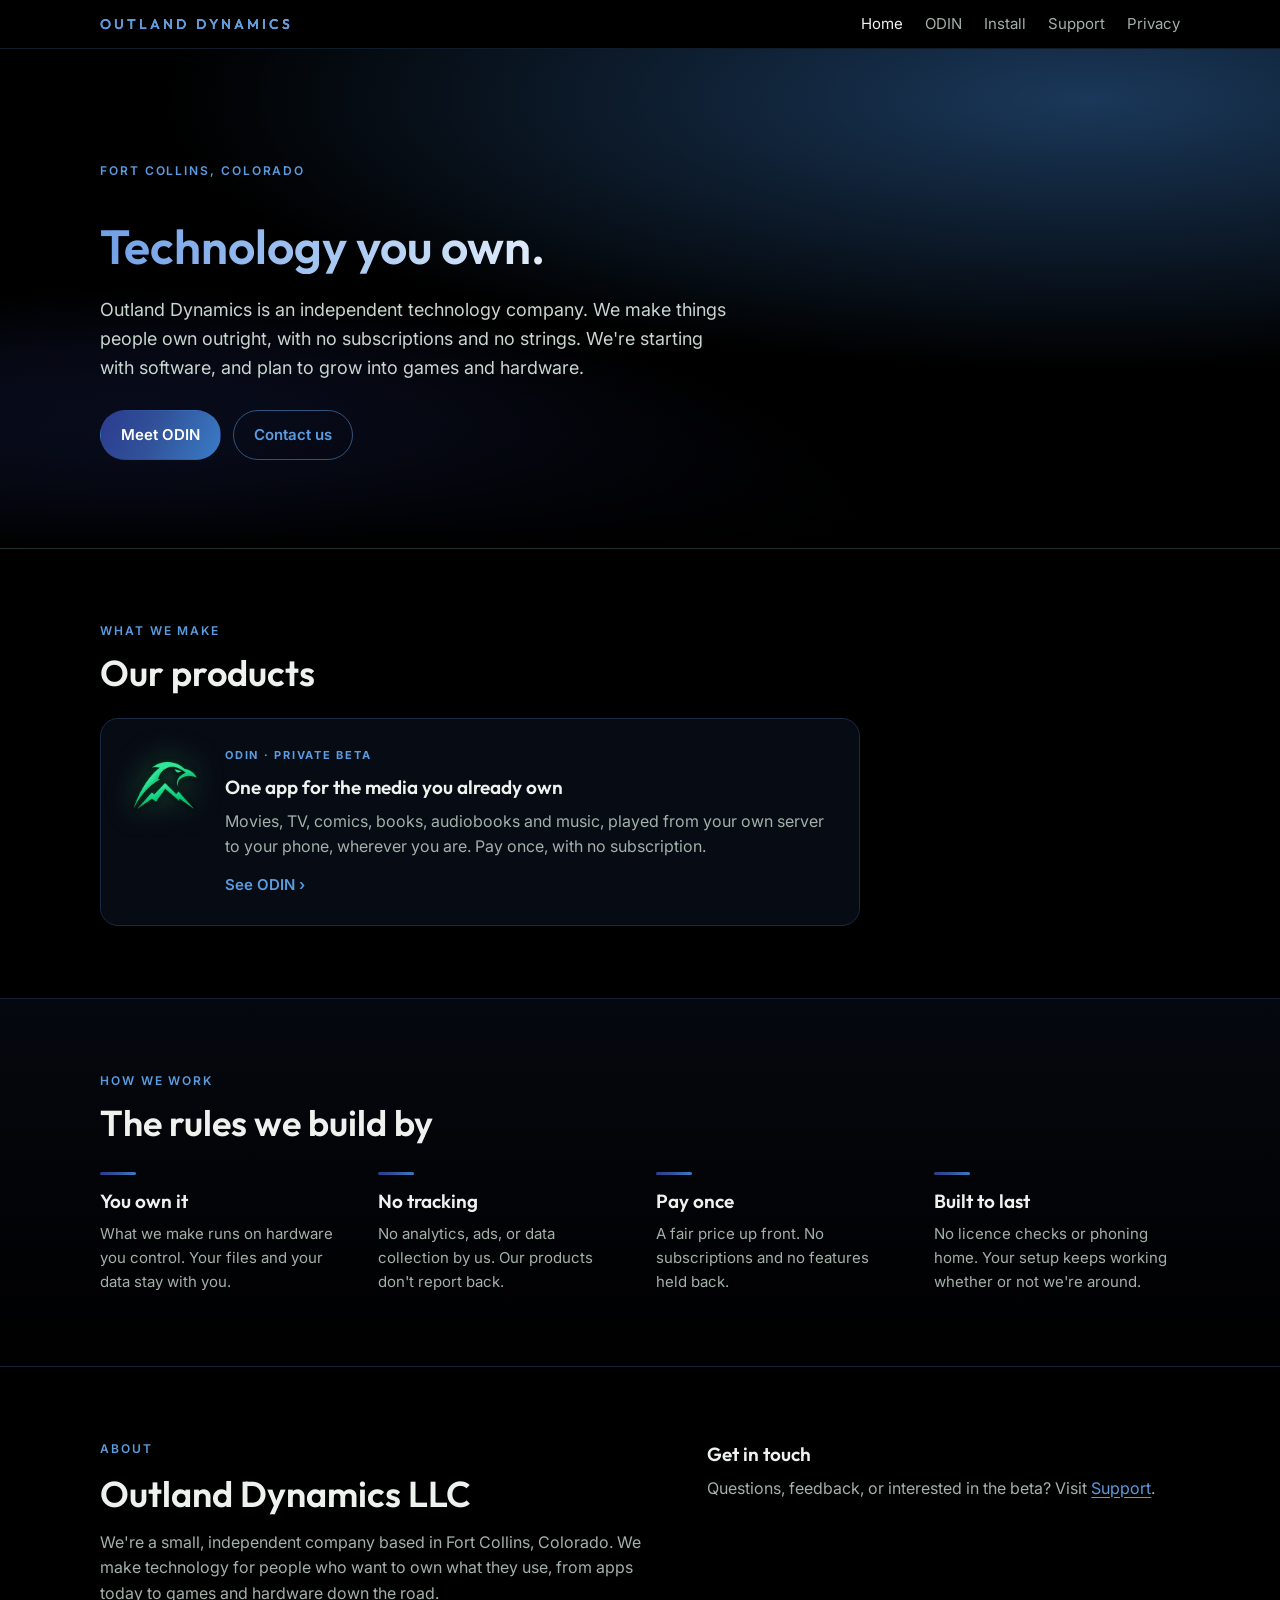
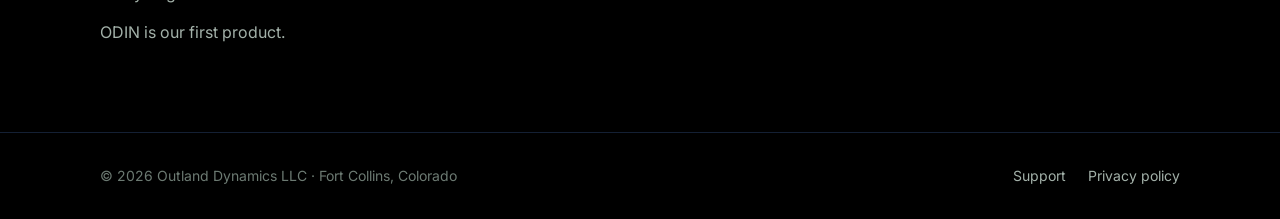
==== index.html @ 13720c76 "Outland Dynamics website: company home, ODIN, install, support, privacy Co-Authored-By: Claude Fable" ====
<!doctype html>
<html lang="en">
<head>
<meta charset="utf-8">
<meta name="viewport" content="width=device-width, initial-scale=1, viewport-fit=cover">
<title>Outland Dynamics</title>
<meta name="description" content="Outland Dynamics is an independent technology company in Fort Collins, Colorado, making things you own outright: software today, with games and hardware to come.">
<link rel="icon" type="image/png" href="assets/favicon.png">
<link rel="preconnect" href="https://fonts.googleapis.com">
<link rel="preconnect" href="https://fonts.gstatic.com" crossorigin>
<link rel="stylesheet" href="https://fonts.googleapis.com/css2?family=Inter:wght@400;500;600;700&family=Outfit:wght@300;500;600&display=swap">
<link rel="stylesheet" href="style.css">
</head>
<body class="theme-co">
<header class="site-header"><div class="wrap">
  <a class="brand" href="index.html">OUTLAND DYNAMICS</a>
  <nav aria-label="Main"><a href="index.html" aria-current="page">Home</a><a href="odin.html">ODIN</a><a href="install.html">Install</a><a href="support.html">Support</a><a href="privacy.html">Privacy</a></nav>
</div></header>
<main>
<section class="hero company-hero" style="padding:0">
  <div class="wrap">
    <p class="eyebrow">Fort Collins, Colorado</p>
    <h1>Technology you own.</h1>
    <p class="lede">Outland Dynamics is an independent technology company. We make things people own outright, with no subscriptions and no strings. We're starting with software, and plan to grow into games and hardware.</p>
    <div class="cta-row">
      <a class="btn btn-primary" href="odin.html">Meet ODIN</a>
      <a class="btn btn-ghost" href="support.html">Contact us</a>
    </div>
  </div>
</section>

<section>
  <div class="wrap">
    <p class="eyebrow">What we make</p>
    <h2>Our products</h2>
    <a class="product-card" href="odin.html">
      <img src="assets/odin-mark.png" alt="" width="72" height="72">
      <div>
        <p class="tag">ODIN · PRIVATE BETA</p>
        <h3>One app for the media you already own</h3>
        <p>Movies, TV, comics, books, audiobooks and music, played from your own server to your phone, wherever you are. Pay once, with no subscription.</p>
        <span class="more">See ODIN ›</span>
      </div>
    </a>
  </div>
</section>

<section class="band">
  <div class="wrap">
    <p class="eyebrow">How we work</p>
    <h2>The rules we build by</h2>
    <div class="promises" style="margin-top:28px">
      <div><h3>You own it</h3><p>What we make runs on hardware you control. Your files and your data stay with you.</p></div>
      <div><h3>No tracking</h3><p>No analytics, ads, or data collection by us. Our products don't report back.</p></div>
      <div><h3>Pay once</h3><p>A fair price up front. No subscriptions and no features held back.</p></div>
      <div><h3>Built to last</h3><p>No licence checks or phoning home. Your setup keeps working whether or not we're around.</p></div>
    </div>
  </div>
</section>

<section>
  <div class="wrap company">
    <div>
      <p class="eyebrow">About</p>
      <h2>Outland Dynamics LLC</h2>
      <p>We're a small, independent company based in Fort Collins, Colorado. We make technology for people who want to own what they use, from apps today to games and hardware down the road.</p>
      <p>ODIN is our first product.</p>
    </div>
    <div>
      <h3>Get in touch</h3>
      <p style="color:var(--muted)">Questions, feedback, or interested in the beta? Visit <a href="support.html">Support</a>.</p>
    </div>
  </div>
</section>

</main>
<footer class="site-footer"><div class="wrap">
  <span>© 2026 Outland Dynamics LLC · Fort Collins, Colorado</span>
  <nav aria-label="Footer"><a href="support.html">Support</a><a href="privacy.html">Privacy policy</a></nav>
</div></footer>
</body>
</html>
---- style.css ----
/* Outland Dynamics site. ODIN's look: near-black, aurora green, category accents. */
:root {
  --bg: #07090a;
  --surface: #0f1312;
  --raised: #151b19;
  --line: #22302a;
  --text: #eef2ef;
  --muted: #a3b1a9;
  --faint: #6c7a72;
  --green: #4be37a;
  --green-deep: #123d24;
  --tv: #4fb3e8;
  --movies: #f0684a;
  --comics: #f2c14e;
  --books: #f28dc0;
  --music: #4fd98a;
  --audio: #b79af5;
  --font-display: "Outfit", "Inter", system-ui, sans-serif;
  --font-body: "Inter", system-ui, -apple-system, "Segoe UI", Roboto, sans-serif;
  --gutter: max(20px, env(safe-area-inset-left, 0px));
  color-scheme: dark;
}
* { box-sizing: border-box; }
html { -webkit-text-size-adjust: 100%; }
body {
  margin: 0; background: var(--bg); color: var(--text);
  font-family: var(--font-body); font-size: 16px; line-height: 1.6;
}
a { color: var(--green); text-underline-offset: 3px; }
a:hover { color: #7cf0a0; }
a:focus-visible, button:focus-visible { outline: 2px solid var(--green); outline-offset: 3px; border-radius: 4px; }
img { max-width: 100%; display: block; }
.wrap { max-width: 1120px; margin: 0 auto; padding-left: var(--gutter); padding-right: max(20px, env(safe-area-inset-right, 0px)); }

/* Header */
.site-header { position: sticky; top: 0; z-index: 10; background: rgba(7,9,10,.82); backdrop-filter: blur(10px); -webkit-backdrop-filter: blur(10px); border-bottom: 1px solid rgba(75,227,122,.12); }
.site-header .wrap { display: flex; align-items: center; justify-content: space-between; gap: 16px; padding-block: 12px; }
.brand { display: flex; align-items: center; gap: 10px; color: var(--text); text-decoration: none; font-family: var(--font-display); font-weight: 600; letter-spacing: .02em; }
.brand img { width: 34px; height: 34px; }
.brand:hover { color: var(--text); }
nav { display: flex; gap: 22px; flex-wrap: wrap; }
nav a { color: var(--muted); text-decoration: none; font-size: 15px; }
nav a:hover, nav a[aria-current="page"] { color: var(--text); }

/* Hero */
.hero { position: relative; overflow: hidden; border-bottom: 1px solid var(--line); }
.hero::before { content: ""; position: absolute; inset: 0; background: url("assets/aurora.jpg") center top / cover no-repeat; opacity: .9; }
.hero::after { content: ""; position: absolute; inset: 0; background: linear-gradient(180deg, rgba(7,9,10,.15) 0%, rgba(7,9,10,.55) 55%, var(--bg) 100%); }
.hero .wrap { position: relative; z-index: 1; padding-block: 96px 72px; display: grid; gap: 22px; justify-items: start; }
.hero-mark { width: 92px; height: 92px; filter: drop-shadow(0 0 24px rgba(75,227,122,.45)); }
.wordmark { font-family: var(--font-display); font-weight: 300; font-size: clamp(40px, 7vw, 72px); letter-spacing: .42em; margin: 0; line-height: 1; padding-left: .42em; margin-left: -.42em; }
.expansion { font-size: 13px; letter-spacing: .18em; text-transform: uppercase; color: #cfe9d7; margin: 0; }
.hero h1 { font-family: var(--font-display); font-weight: 600; font-size: clamp(30px, 4.6vw, 48px); line-height: 1.12; margin: 8px 0 0; max-width: 18ch; text-wrap: balance; }
.hero .lede { font-size: 18px; color: #c9d6cf; max-width: 58ch; margin: 0; }
.cta-row { display: flex; flex-wrap: wrap; gap: 12px; margin-top: 6px; }
.btn { display: inline-flex; align-items: center; gap: 8px; padding: 12px 20px; border-radius: 999px; font-weight: 600; font-size: 15px; text-decoration: none; border: 1px solid transparent; }
.btn-primary { background: var(--green); color: #04110a; }
.btn-primary:hover { background: #6ff097; color: #04110a; }
.btn-ghost { border-color: rgba(75,227,122,.4); color: var(--text); }
.btn-ghost:hover { border-color: var(--green); color: var(--text); }
.status { display: inline-flex; align-items: center; gap: 8px; font-size: 13px; color: var(--muted); }
.status::before { content: ""; width: 8px; height: 8px; border-radius: 50%; background: var(--green); box-shadow: 0 0 10px var(--green); }

/* Sections */
section { padding-block: 72px; }
.eyebrow { font-size: 12px; letter-spacing: .16em; text-transform: uppercase; color: var(--green); margin: 0 0 10px; font-weight: 600; }
h2 { font-family: var(--font-display); font-weight: 600; font-size: clamp(26px, 3.4vw, 36px); line-height: 1.2; margin: 0 0 14px; text-wrap: balance; }
h3 { font-family: var(--font-display); font-weight: 600; font-size: 19px; margin: 0 0 6px; }
.section-lede { color: var(--muted); max-width: 62ch; margin: 0 0 36px; font-size: 17px; }

.libraries { display: grid; grid-template-columns: repeat(auto-fit, minmax(min(100%, 300px), 1fr)); gap: 14px; }
.lib { background: var(--surface); border: 1px solid var(--line); border-radius: 14px; padding: 20px; border-top: 3px solid var(--accent); min-width: 0; }
.lib .tag { font-size: 11px; letter-spacing: .16em; font-weight: 700; color: var(--accent); margin: 0 0 8px; }
.lib p { margin: 0; color: var(--muted); font-size: 15px; }

.how { display: grid; grid-template-columns: repeat(auto-fit, minmax(min(100%, 230px), 1fr)); gap: 28px; counter-reset: step; }
.how li { list-style: none; position: relative; padding-left: 52px; }
.how li::before { counter-increment: step; content: counter(step); position: absolute; left: 0; top: 0; width: 36px; height: 36px; border-radius: 50%; display: grid; place-items: center; font-family: var(--font-display); font-weight: 600; color: var(--green); border: 1px solid rgba(75,227,122,.45); }
.how p { margin: 0; color: var(--muted); }
.how { padding: 0; margin: 0; }

.band { background: linear-gradient(180deg, var(--surface), var(--bg)); border-block: 1px solid var(--line); }
.promises { display: grid; grid-template-columns: repeat(auto-fit, minmax(min(100%, 220px), 1fr)); gap: 24px 32px; }
.promises div { min-width: 0; }
.promises p { margin: 0; color: var(--muted); font-size: 15px; }

.price { display: grid; grid-template-columns: minmax(0, 1fr) auto; gap: 32px; align-items: center; background: var(--surface); border: 1px solid rgba(75,227,122,.25); border-radius: 18px; padding: 32px; }
.price .amount { font-family: var(--font-display); font-size: 44px; font-weight: 600; line-height: 1; white-space: nowrap; }
.price .amount small { display: block; font-size: 14px; color: var(--muted); font-weight: 400; margin-top: 6px; font-family: var(--font-body); }
.price p { margin: 0; color: var(--muted); }
@media (max-width: 640px) { .price { grid-template-columns: 1fr; padding: 24px; } }

.company { display: grid; grid-template-columns: minmax(0, 1.2fr) minmax(0, 1fr); gap: 40px; align-items: start; }
.company p { color: var(--muted); margin: 0 0 14px; }
@media (max-width: 760px) { .company { grid-template-columns: 1fr; } }

/* Prose pages */
.page-head { padding-block: 64px 24px; border-bottom: 1px solid var(--line); }
.page-head h1 { font-family: var(--font-display); font-size: clamp(30px, 4vw, 42px); margin: 0 0 8px; }
.page-head p { color: var(--muted); margin: 0; }
.prose { max-width: 72ch; padding-block: 40px 72px; }
.prose h2 { font-size: 24px; margin-top: 40px; }
.prose h3 { margin-top: 28px; }
.prose p, .prose li { color: #cdd8d2; }
.prose strong { color: var(--text); }
.prose code { font-size: .9em; background: var(--raised); padding: 1px 5px; border-radius: 4px; overflow-wrap: anywhere; }
.prose blockquote { margin: 20px 0; padding: 12px 16px; border-left: 3px solid var(--comics); background: var(--raised); border-radius: 0 8px 8px 0; }
.prose blockquote p { margin: 0; }
.table-scroll { overflow-x: auto; margin: 20px 0; }
.prose table { border-collapse: collapse; width: 100%; min-width: 640px; font-size: 14px; }
.prose th, .prose td { text-align: left; vertical-align: top; padding: 10px 12px; border-bottom: 1px solid var(--line); }
.prose th { color: var(--text); font-weight: 600; }
.unsure { background: rgba(242,193,78,.14); color: var(--comics); padding: 1px 6px; border-radius: 4px; font-weight: 600; font-size: .9em; }
.draft-banner { background: rgba(242,193,78,.12); border: 1px solid rgba(242,193,78,.4); color: #f6dd9c; border-radius: 10px; padding: 12px 16px; margin-top: 18px; font-size: 14px; }

.faq details { border-bottom: 1px solid var(--line); padding-block: 14px; }
.faq summary { cursor: pointer; font-weight: 600; font-family: var(--font-display); font-size: 17px; }
.faq details p { color: var(--muted); margin: 10px 0 0; }
.contact-card { background: var(--surface); border: 1px solid var(--line); border-radius: 14px; padding: 24px; margin: 24px 0 8px; }
.contact-card .addr { font-family: var(--font-display); font-size: 22px; color: var(--text); user-select: all; overflow-wrap: anywhere; }

/* Footer */
.site-footer { border-top: 1px solid var(--line); padding-block: 32px; color: var(--faint); font-size: 14px; }
.site-footer .wrap { display: flex; flex-wrap: wrap; justify-content: space-between; gap: 16px; }
.site-footer nav a { font-size: 14px; color: var(--faint); }
.site-footer nav a:hover { color: var(--text); }

@media (max-width: 520px) {
  nav { gap: 14px; }
  .hero .wrap { padding-block: 64px 48px; }
  section { padding-block: 52px; }
}
@media (prefers-reduced-motion: no-preference) {
  .hero-mark { animation: rise .9s ease-out both; }
  @keyframes rise { from { opacity: .4; transform: translateY(8px); } to { opacity: 1; transform: none; } }
}

/* Company home */
.brand { font-size: 14px; letter-spacing: .22em; font-weight: 500; }
.company-hero::before { opacity: .55; }
.company-hero .wrap { padding-block: 112px 88px; }
.product-card { display: grid; grid-template-columns: auto minmax(0, 1fr); gap: 24px; align-items: start; background: var(--surface); border: 1px solid var(--line); border-radius: 18px; padding: 28px; text-decoration: none; color: var(--text); max-width: 760px; margin-top: 24px; transition: border-color .2s; }
.product-card:hover { border-color: rgba(75,227,122,.6); color: var(--text); }
.product-card img { width: 72px; height: 72px; filter: drop-shadow(0 0 16px rgba(75,227,122,.35)); }
.product-card .tag { font-size: 11px; letter-spacing: .16em; font-weight: 700; color: var(--green); margin: 0 0 8px; }
.product-card p { color: var(--muted); margin: 0 0 12px; }
.product-card .more { color: var(--green); font-weight: 600; font-size: 15px; }
@media (max-width: 520px) { .product-card { grid-template-columns: 1fr; padding: 22px; } }

/* Outland Dynamics company theme: blue mountain gradient on black (from the company logo) */
:root { --od-deep: #2b3c8f; --od-mid: #315299; --od-sky: #3a7cc7; --od-glow: #5b9be0; --od-gradient: linear-gradient(115deg, var(--od-deep) 0%, var(--od-mid) 45%, var(--od-sky) 100%); }
.brand { background: linear-gradient(90deg, #8fb6ec, #cfe0f7); -webkit-background-clip: text; background-clip: text; color: transparent; }
.theme-co { --green: var(--od-glow); background: #000; }
.theme-co a { color: var(--od-glow); }
.theme-co a:hover { color: #8fbdf0; }
.theme-co .site-header { background: rgba(0,0,0,.82); border-bottom-color: rgba(91,155,224,.18); }
.theme-co .company-hero::before { background: radial-gradient(120% 90% at 85% 10%, rgba(58,124,199,.45), transparent 60%), radial-gradient(90% 80% at 10% 100%, rgba(43,60,143,.55), transparent 65%), #000; opacity: 1; }
.theme-co .company-hero::after { background: linear-gradient(180deg, transparent 60%, #000 100%); }
.theme-co .company-hero h1 { background: var(--od-gradient); background: linear-gradient(100deg, #6f9fe6 0%, #a9c9f2 55%, #e4eefb 100%); -webkit-background-clip: text; background-clip: text; color: transparent; max-width: 16ch; }
.theme-co .eyebrow { color: var(--od-glow); }
.theme-co .btn-primary { background: var(--od-gradient); color: #fff; }
.theme-co .btn-primary:hover { background: linear-gradient(115deg, #3549a8, #3a63b0, #4a8ad6); color: #fff; }
.theme-co .btn-ghost { border-color: rgba(91,155,224,.5); }
.theme-co .btn-ghost:hover { border-color: var(--od-glow); }
.theme-co .band { background: linear-gradient(180deg, #05080f, #000); border-color: #142034; }
.theme-co .promises h3 { position: relative; padding-top: 14px; }
.theme-co .promises h3::before { content: ""; position: absolute; top: 0; left: 0; width: 36px; height: 3px; border-radius: 2px; background: var(--od-gradient); }
.theme-co .product-card { background: #070b14; border-color: #1a2a44; }
.theme-co .product-card:hover { border-color: rgba(91,155,224,.7); }
.theme-co .product-card .tag { color: var(--od-glow); }
.theme-co .site-footer { border-top-color: #142034; }
.theme-co .product-card, .theme-co .product-card h3 { color: var(--text); }
.theme-co nav a { color: var(--muted); }
.theme-co nav a:hover, .theme-co nav a[aria-current="page"] { color: var(--text); }

/* Install guide */
.jump { gap: 10px; margin: 0 0 8px; }
.jump a { border: 1px solid var(--line); border-radius: 999px; padding: 6px 14px; font-size: 14px; color: var(--muted); }
.jump a:hover { border-color: rgba(75,227,122,.5); color: var(--text); }
.prose h2[id] { scroll-margin-top: 72px; }
.steps { list-style: none; padding: 0; margin: 24px 0; counter-reset: step; display: grid; gap: 22px; }
.steps > li { position: relative; padding-left: 52px; min-width: 0; }
.steps > li::before { counter-increment: step; content: counter(step); position: absolute; left: 0; top: -4px; width: 36px; height: 36px; border-radius: 50%; display: grid; place-items: center; font-family: var(--font-display); font-weight: 600; color: var(--green); border: 1px solid rgba(75,227,122,.45); }
.steps h3 { margin: 0 0 6px; }
.steps p { margin: 0 0 10px; }
.steps p:last-child { margin-bottom: 0; }
.prose pre { background: var(--raised); border: 1px solid var(--line); border-radius: 10px; padding: 12px 14px; margin: 12px 0; overflow-x: auto; font-size: 14px; line-height: 1.5; }
.prose pre code { background: none; padding: 0; overflow-wrap: normal; white-space: pre; }
.note { background: var(--surface); border: 1px solid var(--line); border-left: 3px solid var(--green); border-radius: 0 10px 10px 0; padding: 12px 16px; margin: 20px 0; font-size: 15px; }
@media (max-width: 520px) { .steps > li { padding-left: 46px; } }
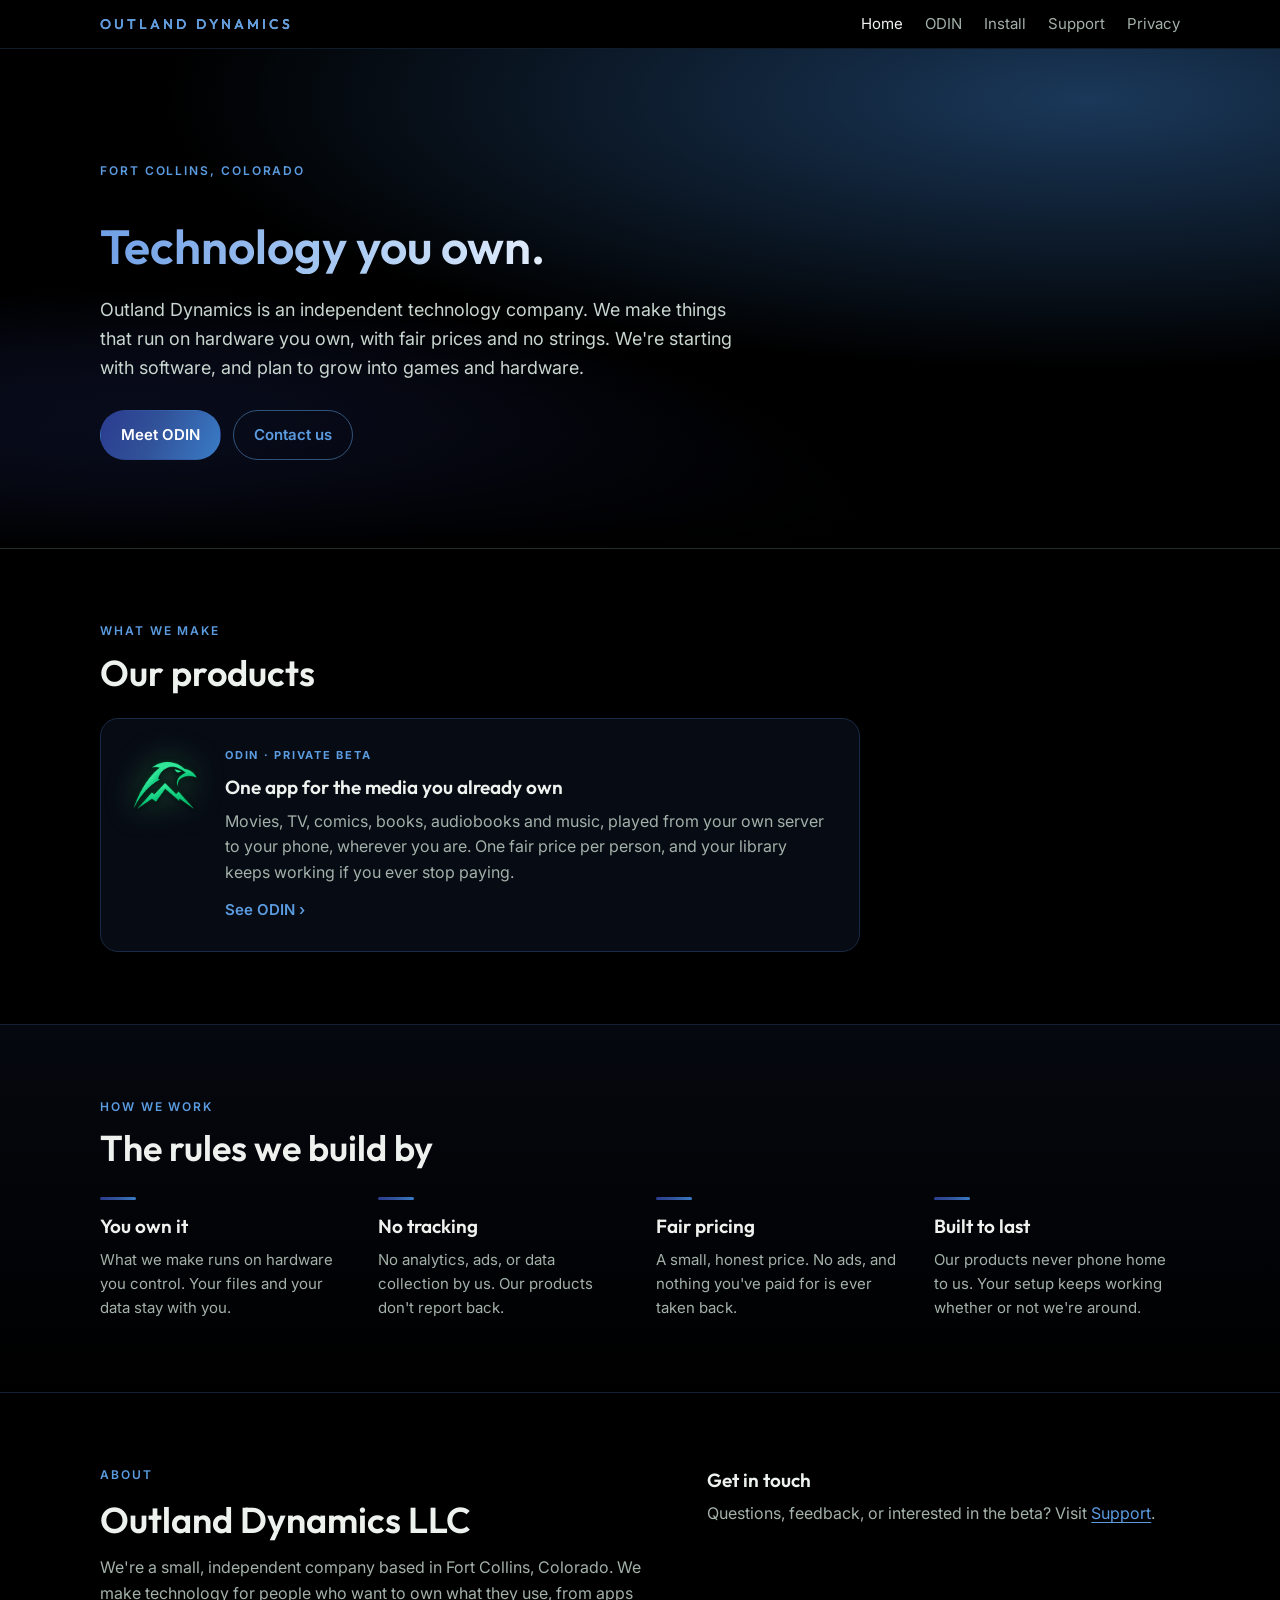
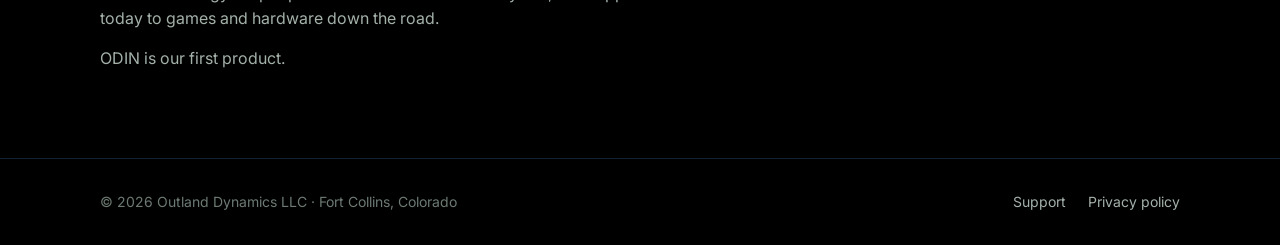
==== commit b4c4fd2d: "Pricing: $1.99/month per person with a 7-day trial and $75 lifetime; reword pay-once and phone-home " ====
--- a/index.html
+++ b/index.html
@@ -21,7 +21,7 @@
   <div class="wrap">
     <p class="eyebrow">Fort Collins, Colorado</p>
     <h1>Technology you own.</h1>
-    <p class="lede">Outland Dynamics is an independent technology company. We make things people own outright, with no subscriptions and no strings. We're starting with software, and plan to grow into games and hardware.</p>
+    <p class="lede">Outland Dynamics is an independent technology company. We make things that run on hardware you own, with fair prices and no strings. We're starting with software, and plan to grow into games and hardware.</p>
     <div class="cta-row">
       <a class="btn btn-primary" href="odin.html">Meet ODIN</a>
       <a class="btn btn-ghost" href="support.html">Contact us</a>
@@ -38,7 +38,7 @@
       <div>
         <p class="tag">ODIN · PRIVATE BETA</p>
         <h3>One app for the media you already own</h3>
-        <p>Movies, TV, comics, books, audiobooks and music, played from your own server to your phone, wherever you are. Pay once, with no subscription.</p>
+        <p>Movies, TV, comics, books, audiobooks and music, played from your own server to your phone, wherever you are. One fair price per person, and your library keeps working if you ever stop paying.</p>
         <span class="more">See ODIN ›</span>
       </div>
     </a>
@@ -52,8 +52,8 @@
     <div class="promises" style="margin-top:28px">
       <div><h3>You own it</h3><p>What we make runs on hardware you control. Your files and your data stay with you.</p></div>
       <div><h3>No tracking</h3><p>No analytics, ads, or data collection by us. Our products don't report back.</p></div>
-      <div><h3>Pay once</h3><p>A fair price up front. No subscriptions and no features held back.</p></div>
-      <div><h3>Built to last</h3><p>No licence checks or phoning home. Your setup keeps working whether or not we're around.</p></div>
+      <div><h3>Fair pricing</h3><p>A small, honest price. No ads, and nothing you've paid for is ever taken back.</p></div>
+      <div><h3>Built to last</h3><p>Our products never phone home to us. Your setup keeps working whether or not we're around.</p></div>
     </div>
   </div>
 </section>
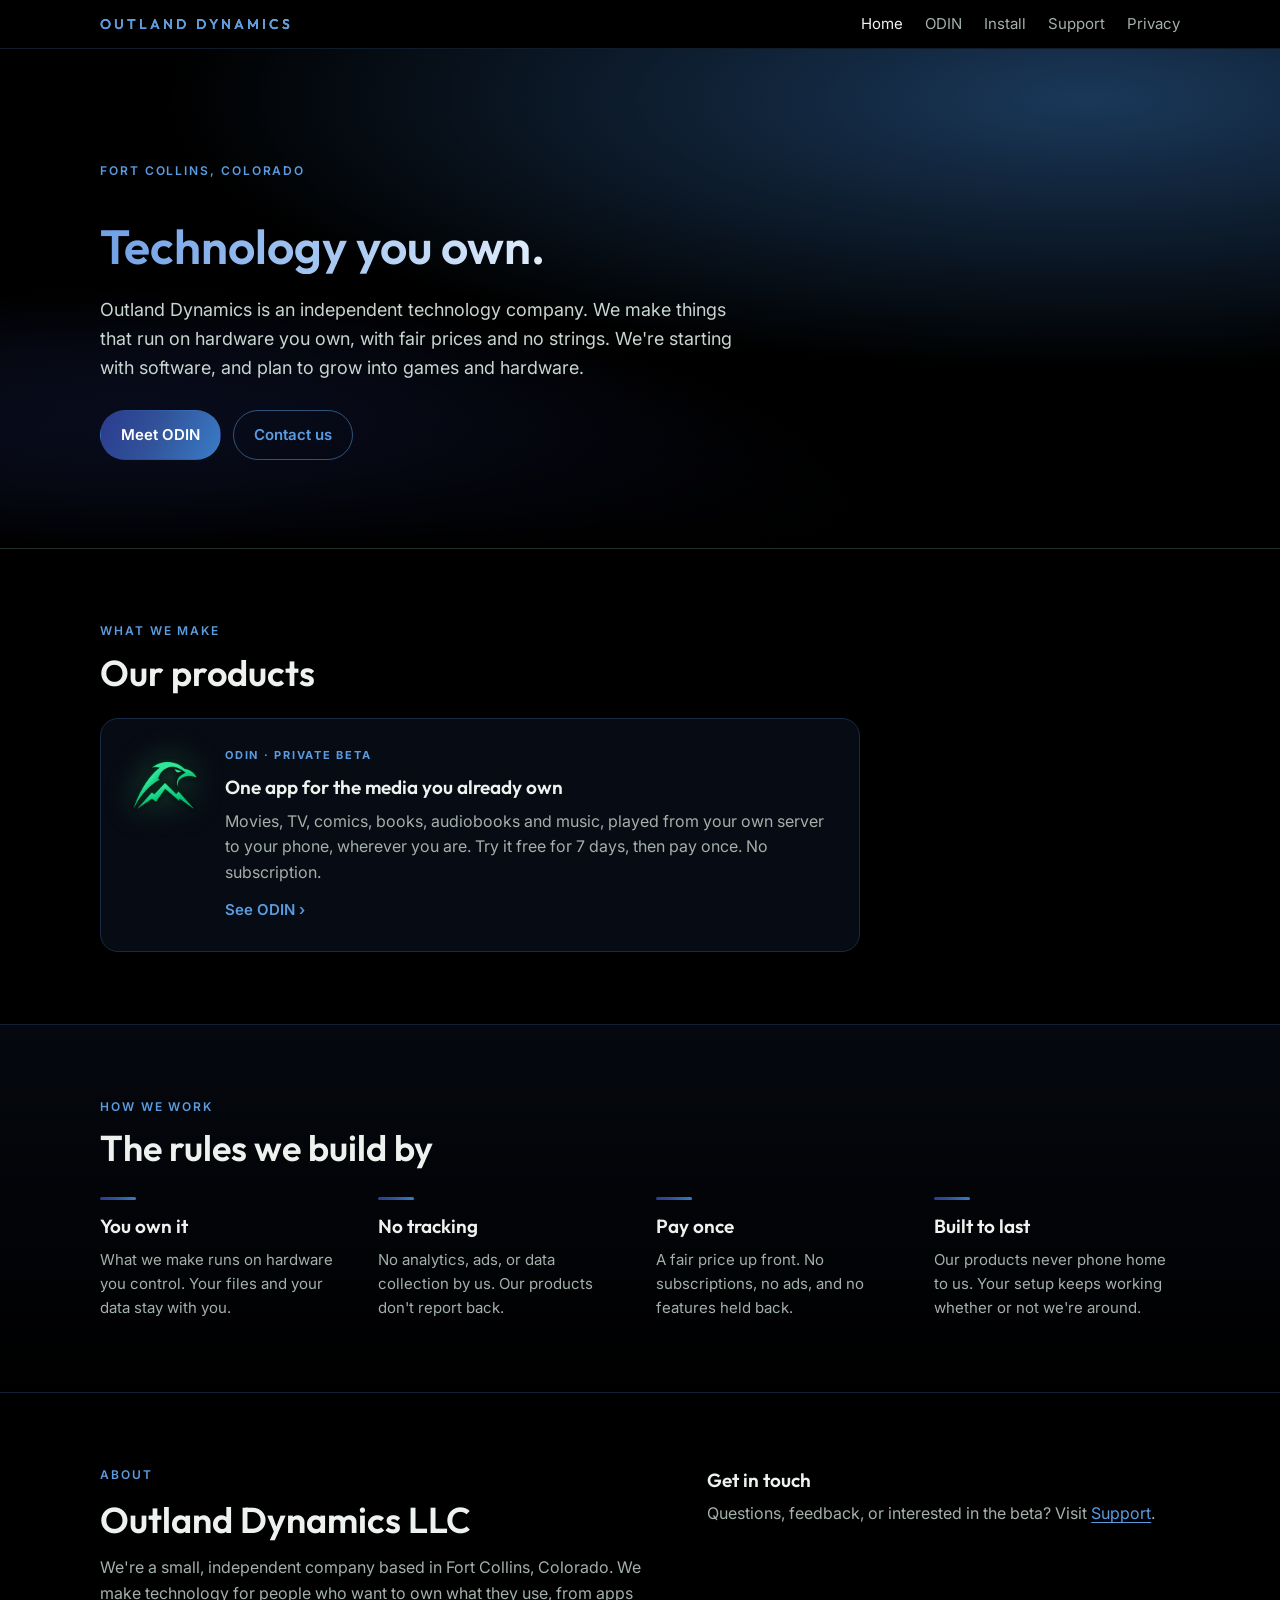
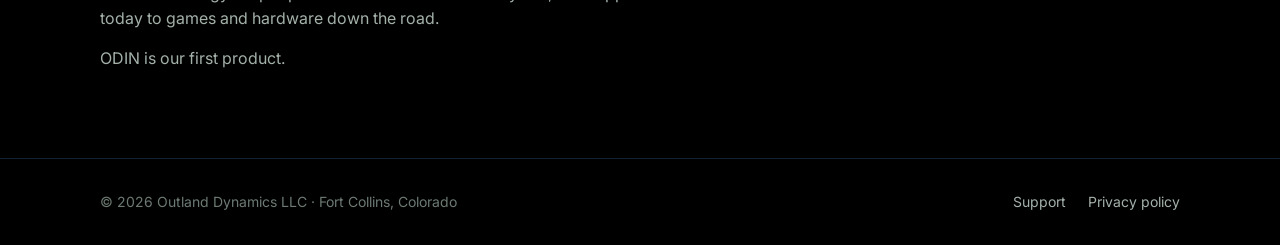
==== commit 51e2e0d2: "Pricing: free 7-day trial, then $12.99 once per person; no subscription Co-Authored-By: Claude Opus " ====
--- a/index.html
+++ b/index.html
@@ -38,7 +38,7 @@
       <div>
         <p class="tag">ODIN · PRIVATE BETA</p>
         <h3>One app for the media you already own</h3>
-        <p>Movies, TV, comics, books, audiobooks and music, played from your own server to your phone, wherever you are. One fair price per person, and your library keeps working if you ever stop paying.</p>
+        <p>Movies, TV, comics, books, audiobooks and music, played from your own server to your phone, wherever you are. Try it free for 7 days, then pay once. No subscription.</p>
         <span class="more">See ODIN ›</span>
       </div>
     </a>
@@ -52,7 +52,7 @@
     <div class="promises" style="margin-top:28px">
       <div><h3>You own it</h3><p>What we make runs on hardware you control. Your files and your data stay with you.</p></div>
       <div><h3>No tracking</h3><p>No analytics, ads, or data collection by us. Our products don't report back.</p></div>
-      <div><h3>Fair pricing</h3><p>A small, honest price. No ads, and nothing you've paid for is ever taken back.</p></div>
+      <div><h3>Pay once</h3><p>A fair price up front. No subscriptions, no ads, and no features held back.</p></div>
       <div><h3>Built to last</h3><p>Our products never phone home to us. Your setup keeps working whether or not we're around.</p></div>
     </div>
   </div>
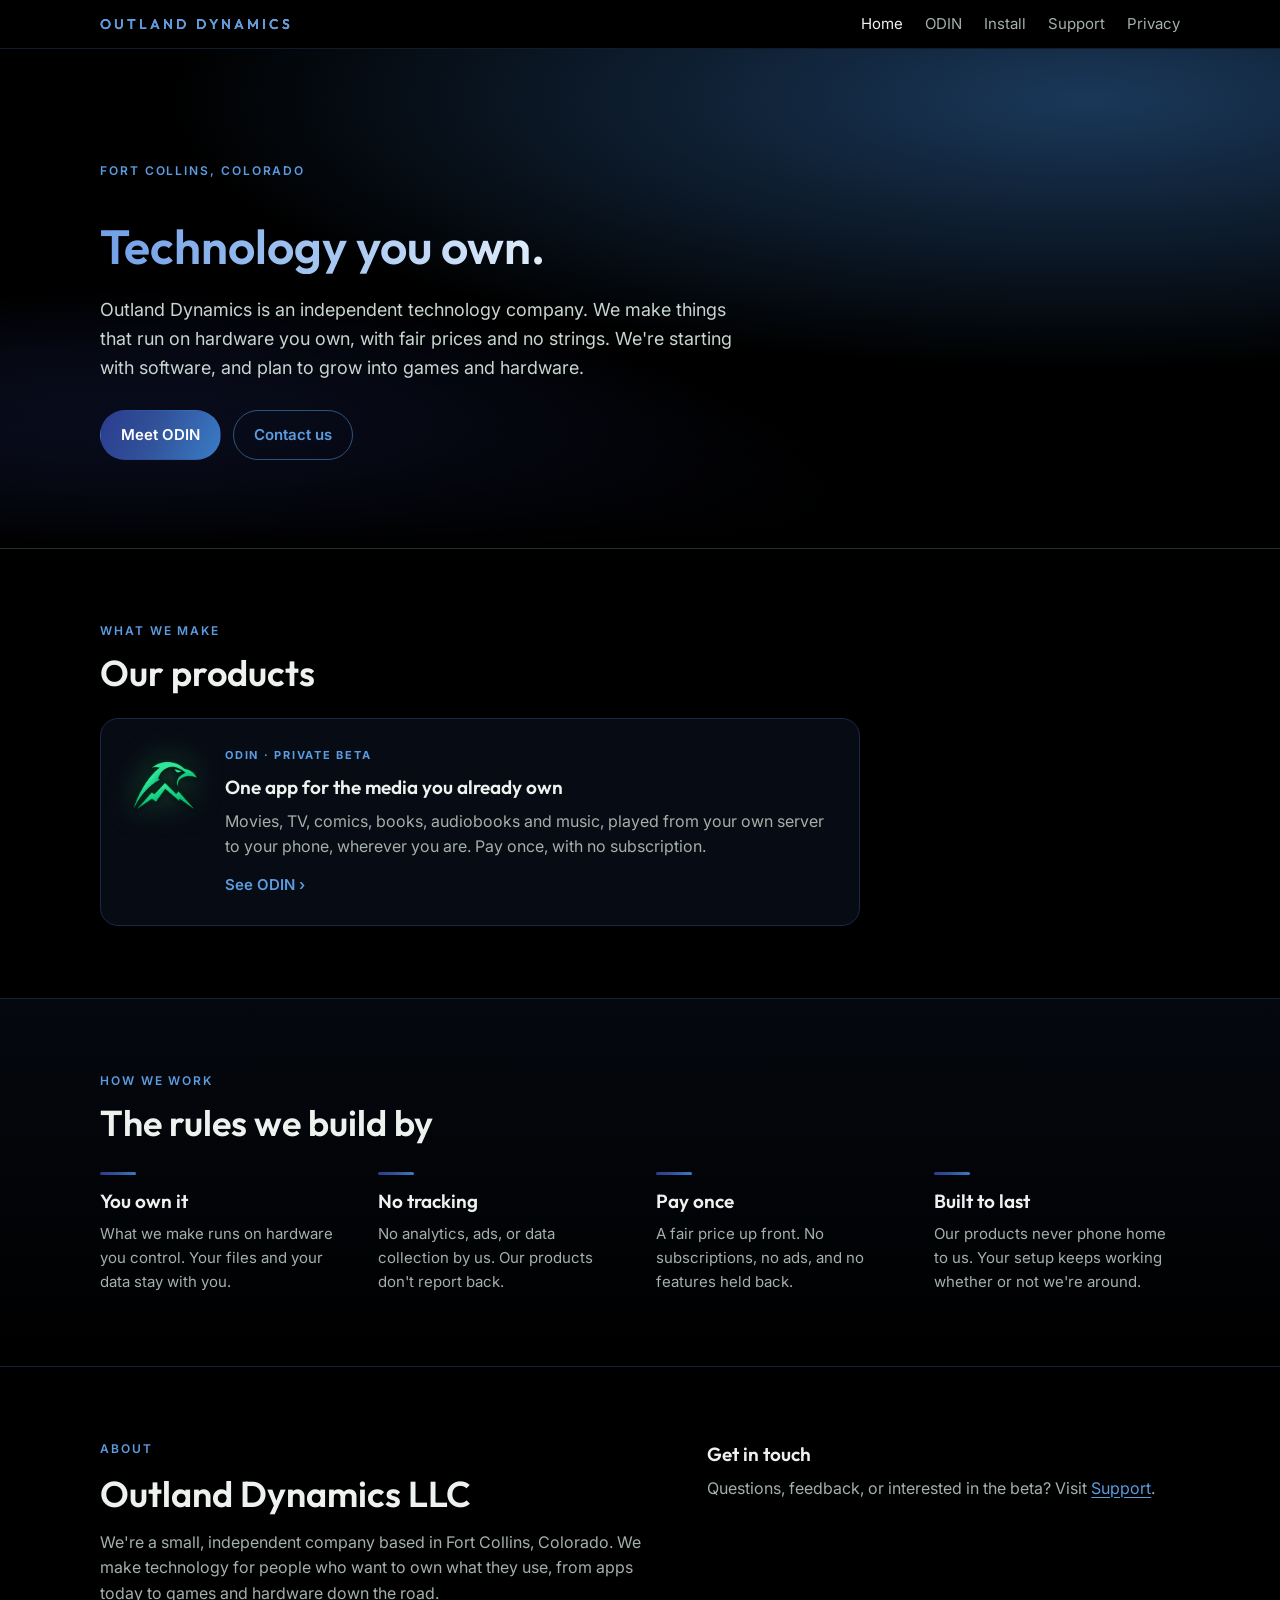
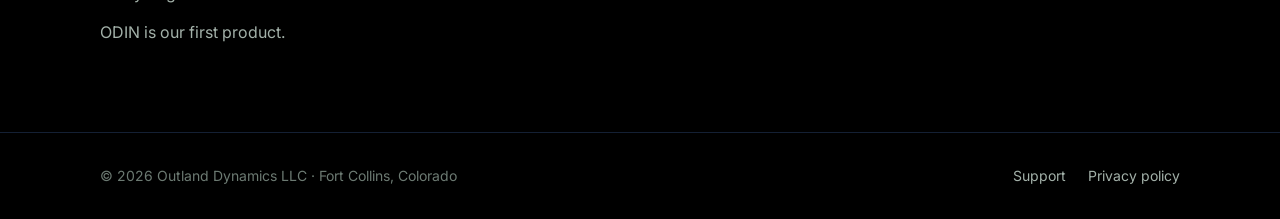
==== commit 381bb06b: "Pricing: $12.99 once; 7-day free trial on iPhone only Co-Authored-By: Claude Opus 5.5 <noreply@anthr" ====
--- a/index.html
+++ b/index.html
@@ -38,7 +38,7 @@
       <div>
         <p class="tag">ODIN · PRIVATE BETA</p>
         <h3>One app for the media you already own</h3>
-        <p>Movies, TV, comics, books, audiobooks and music, played from your own server to your phone, wherever you are. Try it free for 7 days, then pay once. No subscription.</p>
+        <p>Movies, TV, comics, books, audiobooks and music, played from your own server to your phone, wherever you are. Pay once, with no subscription.</p>
         <span class="more">See ODIN ›</span>
       </div>
     </a>
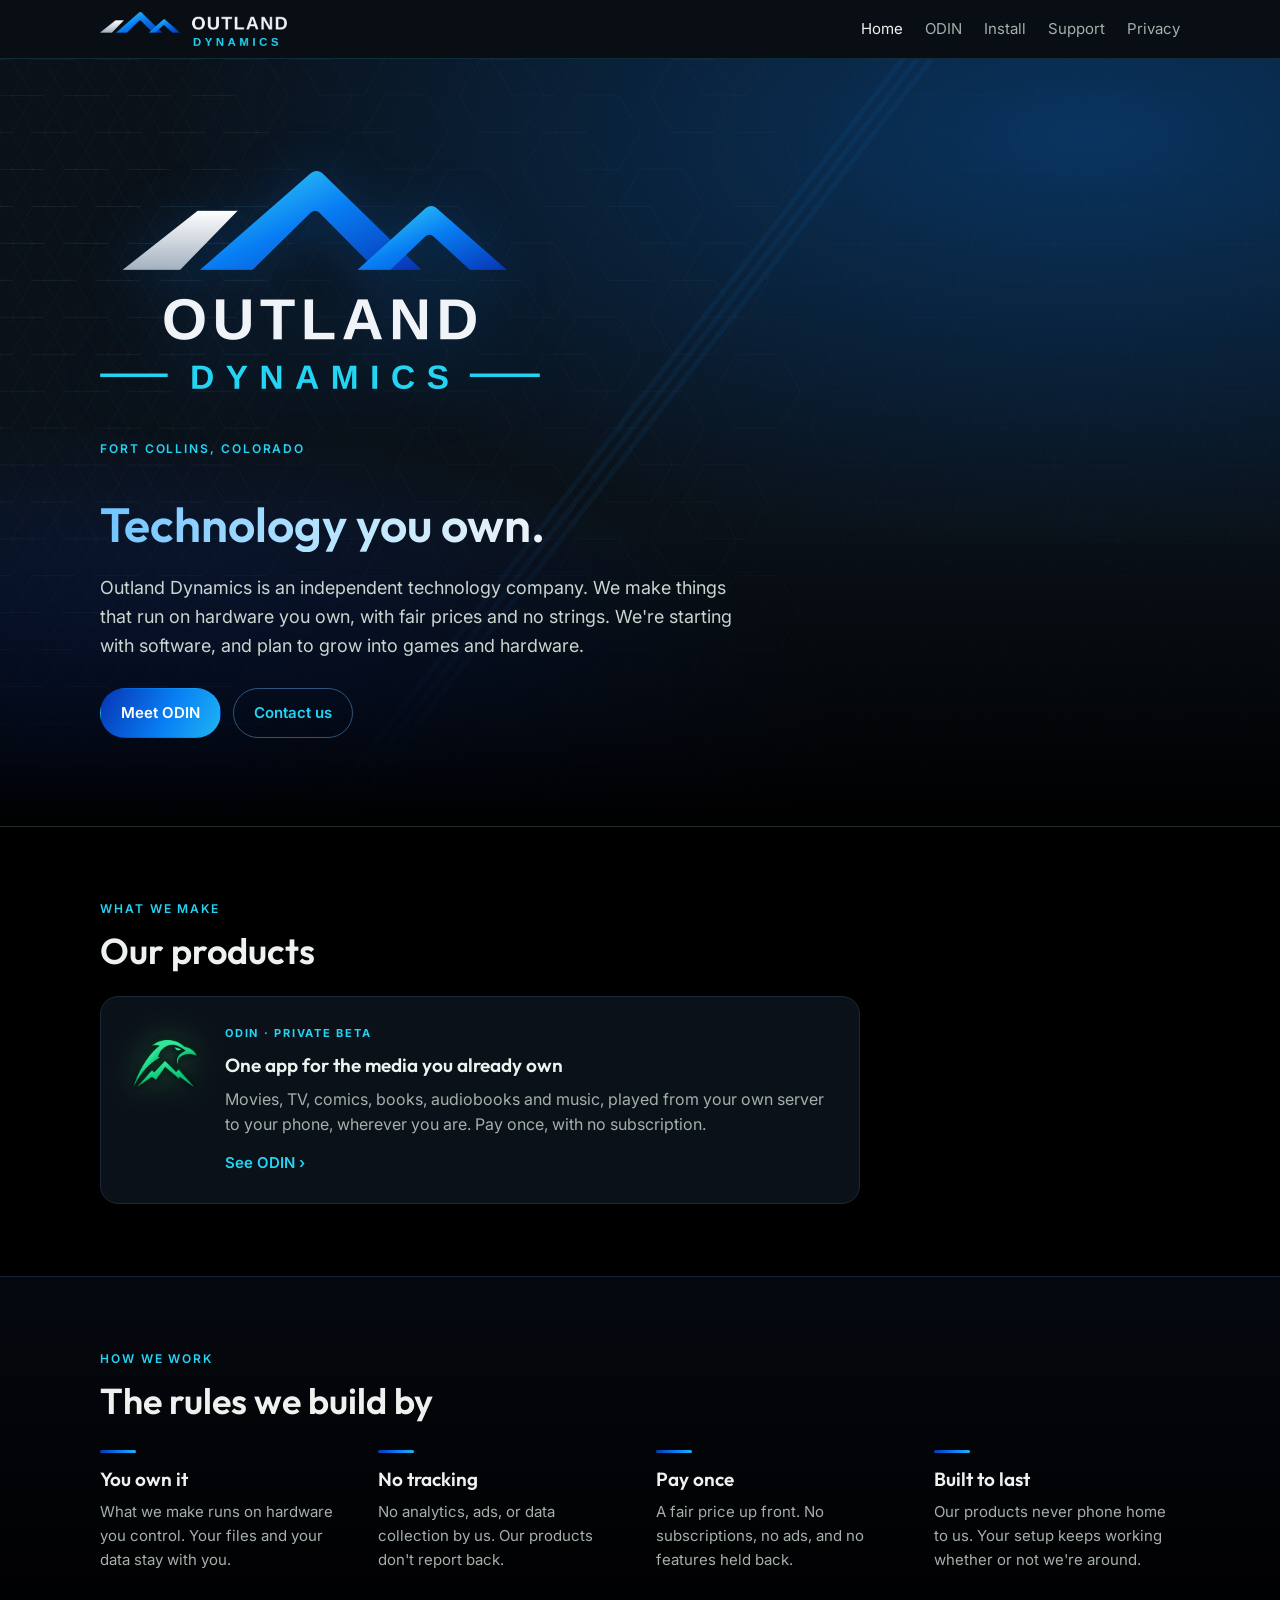
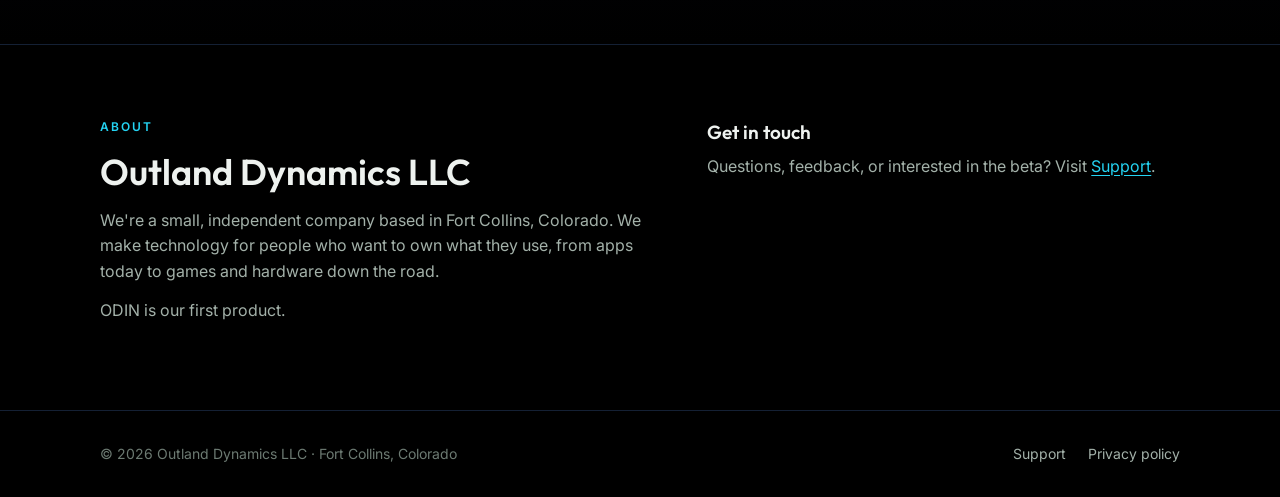
==== commit 97603dfd: "Brand: Outland Dynamics logo in the header and company hero, brand-kit colors, honeycomb hero, new f" ====
--- a/index.html
+++ b/index.html
@@ -5,7 +5,10 @@
 <meta name="viewport" content="width=device-width, initial-scale=1, viewport-fit=cover">
 <title>Outland Dynamics</title>
 <meta name="description" content="Outland Dynamics is an independent technology company in Fort Collins, Colorado, making things you own outright: software today, with games and hardware to come.">
-<link rel="icon" type="image/png" href="assets/favicon.png">
+<link rel="icon" href="assets/od-favicon.ico" sizes="any">
+<link rel="icon" type="image/png" sizes="32x32" href="assets/od-icon-32.png">
+<link rel="apple-touch-icon" href="assets/od-apple-touch.png">
+<meta name="theme-color" content="#0B1119">
 <link rel="preconnect" href="https://fonts.googleapis.com">
 <link rel="preconnect" href="https://fonts.gstatic.com" crossorigin>
 <link rel="stylesheet" href="https://fonts.googleapis.com/css2?family=Inter:wght@400;500;600;700&family=Outfit:wght@300;500;600&display=swap">
@@ -13,12 +16,13 @@
 </head>
 <body class="theme-co">
 <header class="site-header"><div class="wrap">
-  <a class="brand" href="index.html">OUTLAND DYNAMICS</a>
+  <a class="brand" href="index.html" aria-label="Outland Dynamics home"><img src="assets/od-logo.png" alt="Outland Dynamics" width="154" height="28"></a>
   <nav aria-label="Main"><a href="index.html" aria-current="page">Home</a><a href="odin.html">ODIN</a><a href="install.html">Install</a><a href="support.html">Support</a><a href="privacy.html">Privacy</a></nav>
 </div></header>
 <main>
 <section class="hero company-hero" style="padding:0">
   <div class="wrap">
+    <img class="company-logo" src="assets/od-logo-stacked.png" alt="Outland Dynamics" width="440" height="218">
     <p class="eyebrow">Fort Collins, Colorado</p>
     <h1>Technology you own.</h1>
     <p class="lede">Outland Dynamics is an independent technology company. We make things that run on hardware you own, with fair prices and no strings. We're starting with software, and plan to grow into games and hardware.</p>
--- a/style.css
+++ b/style.css
@@ -148,15 +148,16 @@
 @media (max-width: 520px) { .product-card { grid-template-columns: 1fr; padding: 22px; } }
 
 /* Outland Dynamics company theme: blue mountain gradient on black (from the company logo) */
-:root { --od-deep: #2b3c8f; --od-mid: #315299; --od-sky: #3a7cc7; --od-glow: #5b9be0; --od-gradient: linear-gradient(115deg, var(--od-deep) 0%, var(--od-mid) 45%, var(--od-sky) 100%); }
-.brand { background: linear-gradient(90deg, #8fb6ec, #cfe0f7); -webkit-background-clip: text; background-clip: text; color: transparent; }
+:root { --od-midnight: #0B1119; --od-slate: #1B2A3B; --od-deep: #0735B4; --od-mid: #087EF4; --od-sky: #40E7F5; --od-glow: #24D4F3; --od-silver: #E6EAF0; --od-gradient: linear-gradient(115deg, var(--od-deep) 0%, var(--od-mid) 55%, #1fb4f2 100%); }
+.brand { line-height: 0; }
+.brand img { width: auto; height: 34px; display: block; }
 .theme-co { --green: var(--od-glow); background: #000; }
 .theme-co a { color: var(--od-glow); }
 .theme-co a:hover { color: #8fbdf0; }
 .theme-co .site-header { background: rgba(0,0,0,.82); border-bottom-color: rgba(91,155,224,.18); }
-.theme-co .company-hero::before { background: radial-gradient(120% 90% at 85% 10%, rgba(58,124,199,.45), transparent 60%), radial-gradient(90% 80% at 10% 100%, rgba(43,60,143,.55), transparent 65%), #000; opacity: 1; }
+.theme-co .company-hero::before { background: radial-gradient(120% 90% at 85% 10%, rgba(8,126,244,.32), transparent 60%), radial-gradient(90% 80% at 10% 100%, rgba(7,53,180,.42), transparent 65%), url(assets/od-hero.jpg) center/cover, var(--od-midnight); opacity: 1; }
 .theme-co .company-hero::after { background: linear-gradient(180deg, transparent 60%, #000 100%); }
-.theme-co .company-hero h1 { background: var(--od-gradient); background: linear-gradient(100deg, #6f9fe6 0%, #a9c9f2 55%, #e4eefb 100%); -webkit-background-clip: text; background-clip: text; color: transparent; max-width: 16ch; }
+.theme-co .company-hero h1 { background: linear-gradient(100deg, #6fc3ff 0%, #b9e6ff 55%, #F0F3F7 100%); -webkit-background-clip: text; background-clip: text; color: transparent; max-width: 16ch; }
 .theme-co .eyebrow { color: var(--od-glow); }
 .theme-co .btn-primary { background: var(--od-gradient); color: #fff; }
 .theme-co .btn-primary:hover { background: linear-gradient(115deg, #3549a8, #3a63b0, #4a8ad6); color: #fff; }
@@ -188,3 +189,11 @@
 .prose pre code { background: none; padding: 0; overflow-wrap: normal; white-space: pre; }
 .note { background: var(--surface); border: 1px solid var(--line); border-left: 3px solid var(--green); border-radius: 0 10px 10px 0; padding: 12px 16px; margin: 20px 0; font-size: 15px; }
 @media (max-width: 520px) { .steps > li { padding-left: 46px; } }
+
+/* Outland Dynamics brand kit (2026-11-15) */
+.company-logo { display: block; width: min(440px, 78vw); height: auto; margin: 0 0 28px; filter: drop-shadow(0 6px 28px rgba(8,126,244,.28)); }
+.theme-co .btn-primary:hover { background: linear-gradient(115deg, #0a43cc, #2a93ff, #3cc6f5); color: #fff; }
+.theme-co a:hover { color: #7fe3f7; }
+.theme-co .product-card { background: var(--od-midnight); border-color: var(--od-slate); }
+.theme-co .site-header { background: rgba(11,17,25,.86); border-bottom-color: rgba(36,212,243,.16); }
+@media (max-width: 520px) { .brand img { height: 24px; } }
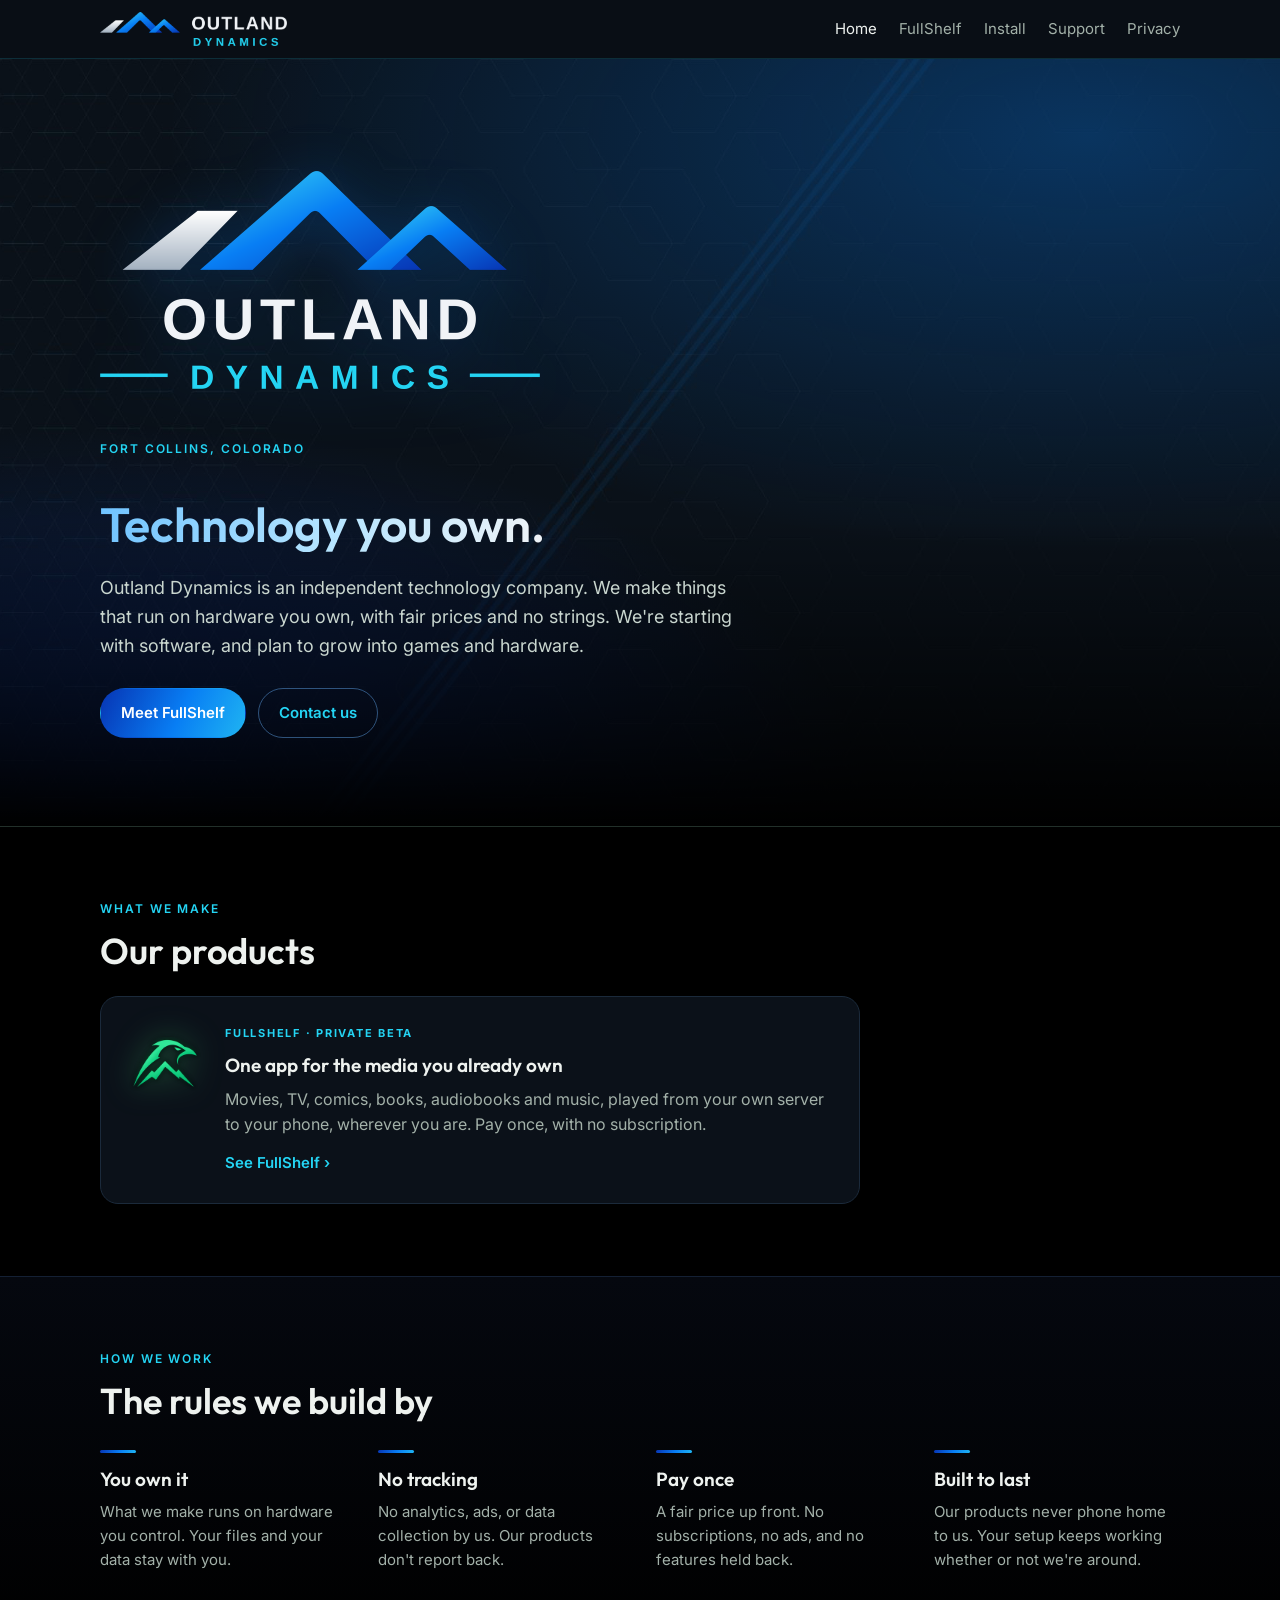
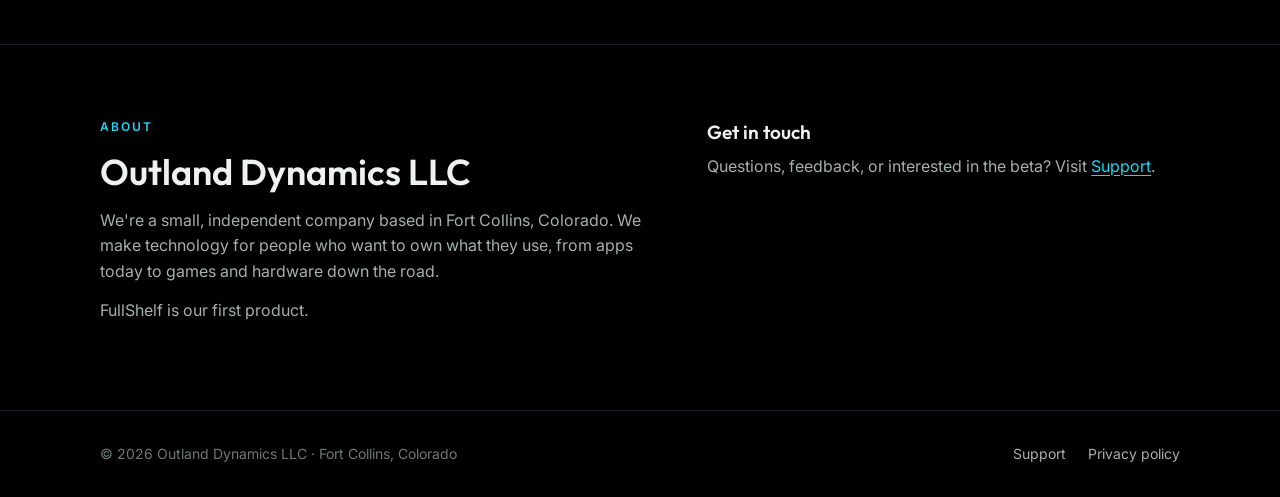
==== commit be8e3ecd: "Rename ODIN to FullShelf across the site Owner request (November 23, 2026). Every mention on the com" ====
--- a/index.html
+++ b/index.html
@@ -17,7 +17,7 @@
 <body class="theme-co">
 <header class="site-header"><div class="wrap">
   <a class="brand" href="index.html" aria-label="Outland Dynamics home"><img src="assets/od-logo.png" alt="Outland Dynamics" width="154" height="28"></a>
-  <nav aria-label="Main"><a href="index.html" aria-current="page">Home</a><a href="odin.html">ODIN</a><a href="install.html">Install</a><a href="support.html">Support</a><a href="privacy.html">Privacy</a></nav>
+  <nav aria-label="Main"><a href="index.html" aria-current="page">Home</a><a href="fullshelf.html">FullShelf</a><a href="install.html">Install</a><a href="support.html">Support</a><a href="privacy.html">Privacy</a></nav>
 </div></header>
 <main>
 <section class="hero company-hero" style="padding:0">
@@ -27,7 +27,7 @@
     <h1>Technology you own.</h1>
     <p class="lede">Outland Dynamics is an independent technology company. We make things that run on hardware you own, with fair prices and no strings. We're starting with software, and plan to grow into games and hardware.</p>
     <div class="cta-row">
-      <a class="btn btn-primary" href="odin.html">Meet ODIN</a>
+      <a class="btn btn-primary" href="fullshelf.html">Meet FullShelf</a>
       <a class="btn btn-ghost" href="support.html">Contact us</a>
     </div>
   </div>
@@ -37,13 +37,13 @@
   <div class="wrap">
     <p class="eyebrow">What we make</p>
     <h2>Our products</h2>
-    <a class="product-card" href="odin.html">
+    <a class="product-card" href="fullshelf.html">
       <img src="assets/odin-mark.png" alt="" width="72" height="72">
       <div>
-        <p class="tag">ODIN · PRIVATE BETA</p>
+        <p class="tag">FULLSHELF · PRIVATE BETA</p>
         <h3>One app for the media you already own</h3>
         <p>Movies, TV, comics, books, audiobooks and music, played from your own server to your phone, wherever you are. Pay once, with no subscription.</p>
-        <span class="more">See ODIN ›</span>
+        <span class="more">See FullShelf ›</span>
       </div>
     </a>
   </div>
@@ -68,7 +68,7 @@
       <p class="eyebrow">About</p>
       <h2>Outland Dynamics LLC</h2>
       <p>We're a small, independent company based in Fort Collins, Colorado. We make technology for people who want to own what they use, from apps today to games and hardware down the road.</p>
-      <p>ODIN is our first product.</p>
+      <p>FullShelf is our first product.</p>
     </div>
     <div>
       <h3>Get in touch</h3>
--- a/style.css
+++ b/style.css
@@ -1,4 +1,4 @@
-/* Outland Dynamics site. ODIN's look: near-black, aurora green, category accents. */
+/* Outland Dynamics site. FullShelf's look: near-black, aurora green, category accents. */
 :root {
   --bg: #07090a;
   --surface: #0f1312;
